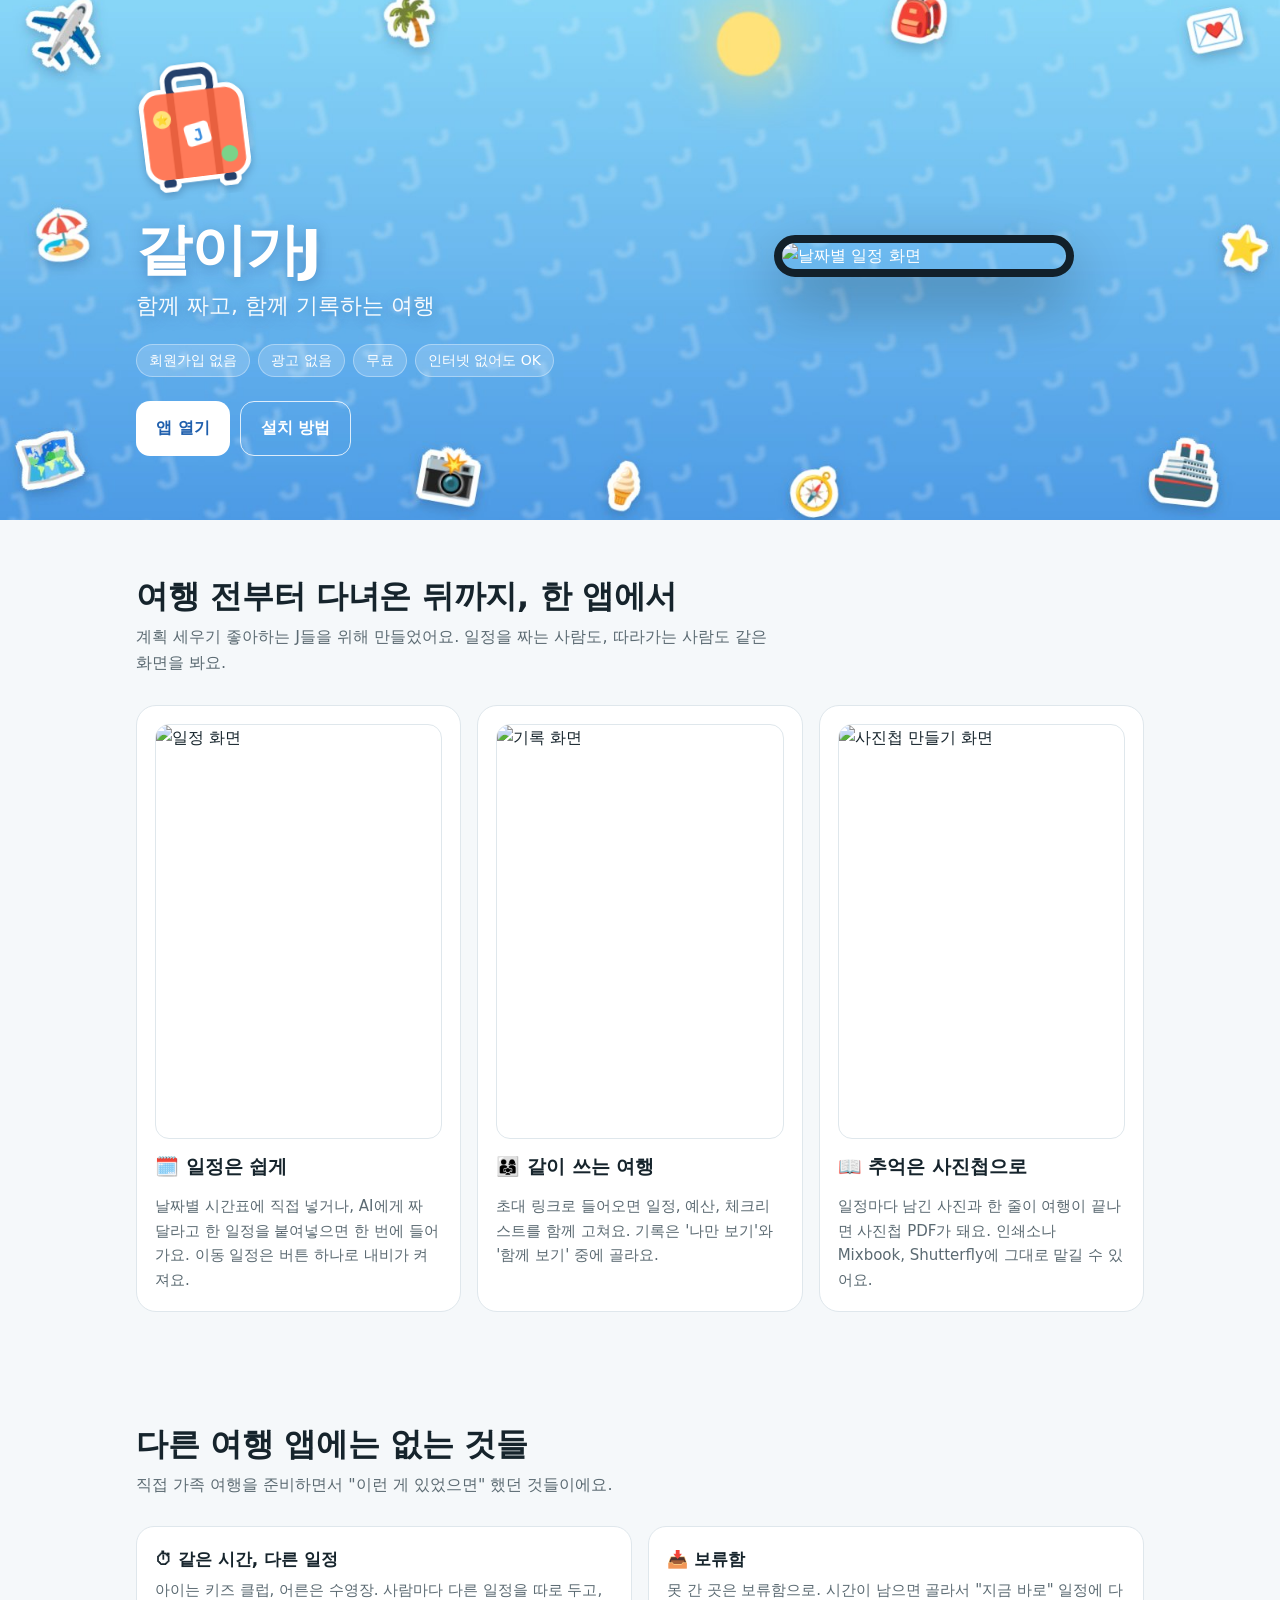
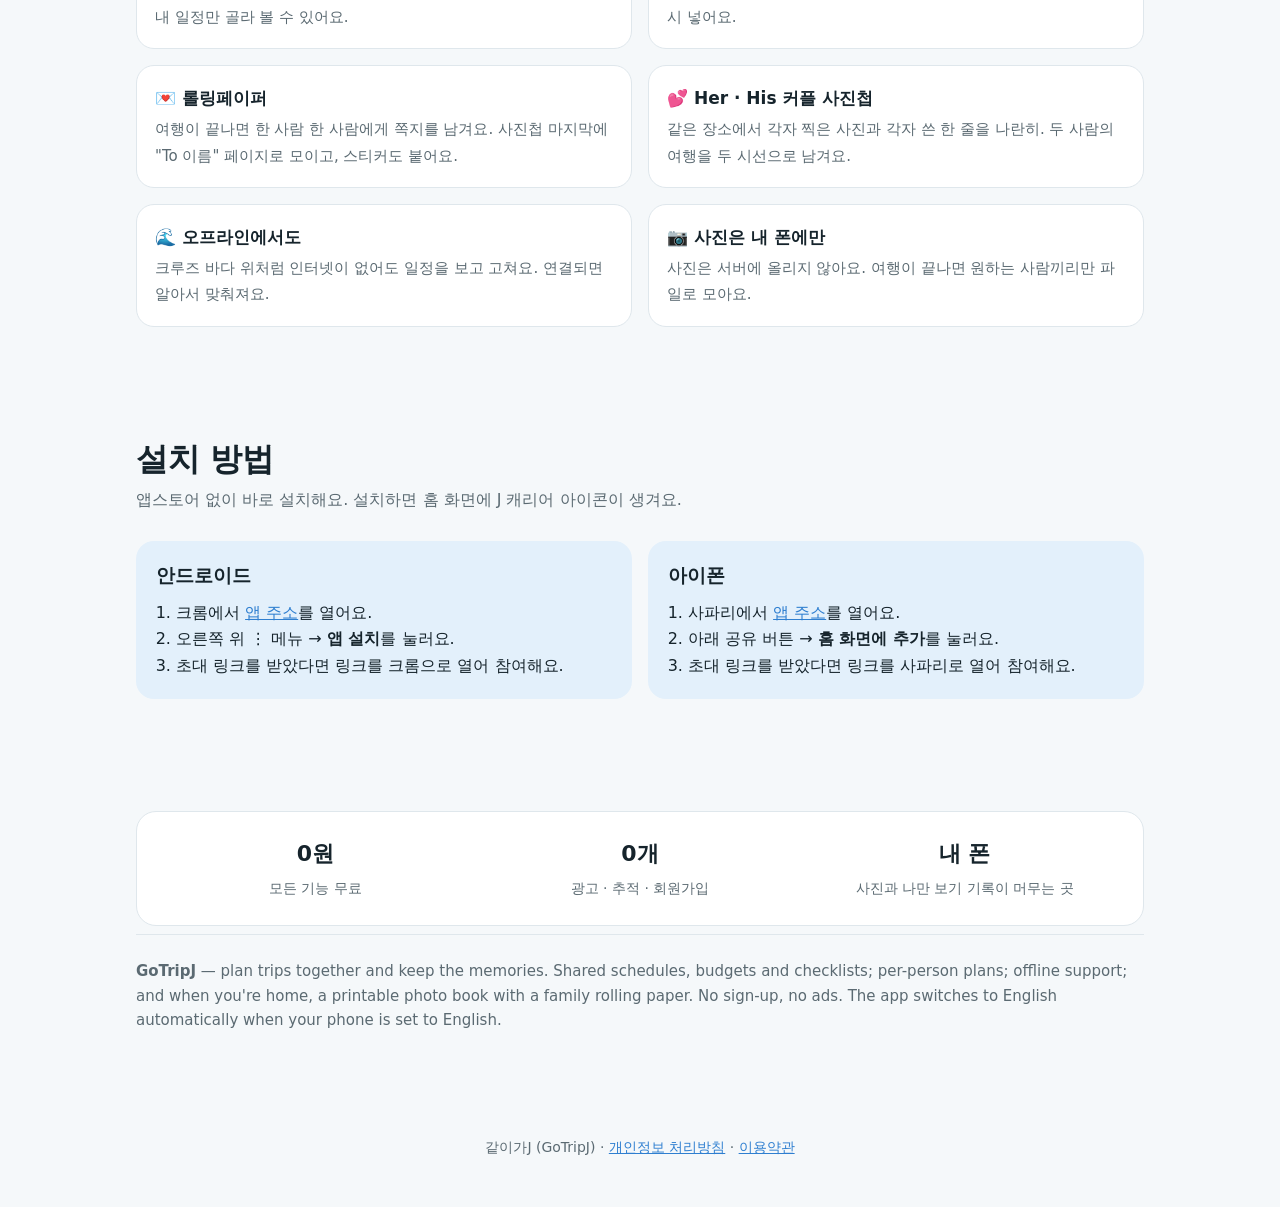
==== about.html @ 01a2b08b "Add files via upload" ====
<!doctype html>
<html lang="ko">
<head>
<meta charset="utf-8">
<meta name="viewport" content="width=device-width,initial-scale=1">
<title>같이가J (GoTripJ) · 여행 일정 공유 · 가족 여행 플래너 · 여행 사진첩</title>
<meta name="description" content="가족·친구와 함께 여행 일정과 예산을 짜고, 기록과 사진으로 사진첩과 롤링페이퍼까지 만드는 여행 플래너. 회원가입·광고 없음.">
<meta property="og:title" content="같이가J · 함께 짜고, 함께 기록하는 여행">
<meta name="keywords" content="여행 일정 공유, 가족 여행 플래너, 여행 플래너, 여행 사진첩, 크루즈 일정, 롤링페이퍼, group trip planner, family trip planner, shared itinerary, trip photo book">
<meta property="og:description" content="일정, 예산, 체크리스트를 함께 쓰고 여행이 끝나면 사진첩과 롤링페이퍼까지. 회원가입·광고 없음.">
<meta property="og:image" content="store/feature-ko.png">
<link rel="icon" href="icons/icon-192.png" type="image/png">
<link rel="apple-touch-icon" href="icons/apple-touch-icon.png">
<style>
:root{--bg:#F5F8FA;--card:#FFFFFF;--ink:#16242C;--muted:#5B6A72;--accent:#2F7FD0;--accent2:#FF7A59;--soft:#E3F0FB;--line:#DFE7EC}
@media (prefers-color-scheme:dark){:root:not([data-theme="light"]){--bg:#0F171C;--card:#162229;--ink:#E7EEF1;--muted:#9AABB3;--accent:#6FB0F0;--accent2:#FF9A7D;--soft:#17303F;--line:#24353D}}
:root[data-theme="dark"]{--bg:#0F171C;--card:#162229;--ink:#E7EEF1;--muted:#9AABB3;--accent:#6FB0F0;--accent2:#FF9A7D;--soft:#17303F;--line:#24353D}
*{box-sizing:border-box}
body{margin:0;background:var(--bg);color:var(--ink);font:16px/1.65 system-ui,-apple-system,"Noto Sans KR","Apple SD Gothic Neo","Malgun Gothic",sans-serif}
a{color:var(--accent)}
.wrap{max-width:1040px;margin:0 auto;padding:0 16px}
header.hero{background:url(store/hero-bg.jpg) center/cover no-repeat,linear-gradient(180deg,#8AD8F8 0%,#4A98E4 100%);color:#fff;padding:56px 0 64px;overflow:hidden}
.hero .wrap{display:grid;grid-template-columns:1.1fr .9fr;gap:32px;align-items:center}
.hero img.icon{width:132px;height:auto;transform:rotate(-7deg);margin-left:-8px}
.hero h1,.hero p.tag{text-shadow:0 3px 14px rgba(20,60,120,.35)}
.hero h1{font-size:clamp(36px,6vw,56px);line-height:1.05;margin:16px 0 8px;letter-spacing:-.02em}
.hero p.tag{font-size:clamp(18px,2.4vw,22px);margin:0 0 20px;opacity:.95}
.hero .points{display:flex;flex-wrap:wrap;gap:8px;margin:0 0 24px;padding:0;list-style:none}
.hero .points li{background:rgba(255,255,255,.18);border:1px solid rgba(255,255,255,.35);border-radius:999px;padding:4px 12px;font-size:14px}
.cta{display:flex;flex-wrap:wrap;gap:10px}
.btn{display:inline-flex;align-items:center;justify-content:center;padding:13px 20px;border-radius:14px;font-weight:700;text-decoration:none;font-size:16px}
.btn.primary{background:#fff;color:#1F5FAD}
.btn.ghost{border:1.5px solid rgba(255,255,255,.8);color:#fff}
.phone{justify-self:center;width:min(300px,80vw);border-radius:34px;border:8px solid #12202A;box-shadow:0 24px 60px rgba(0,0,0,.3);display:block}
section{padding:56px 0}
h2{font-size:clamp(24px,3.6vw,32px);line-height:1.25;margin:0 0 8px;letter-spacing:-.01em}
.sub{color:var(--muted);margin:0 0 28px;max-width:640px}
.feat{display:grid;grid-template-columns:repeat(3,1fr);gap:16px}
.feat article{background:var(--card);border:1px solid var(--line);border-radius:20px;padding:18px;display:flex;flex-direction:column;gap:12px}
.feat img{width:100%;border-radius:14px;border:1px solid var(--line);aspect-ratio:9/13;object-fit:cover;object-position:top}
.feat h3{margin:0;font-size:19px}.feat p{margin:0;color:var(--muted);font-size:15px}
.special{display:grid;grid-template-columns:repeat(2,1fr);gap:16px}
.special div{background:var(--card);border:1px solid var(--line);border-radius:18px;padding:18px}
.special b{display:block;font-size:17px;margin-bottom:4px}.special span{color:var(--muted);font-size:15px}
.install{display:grid;grid-template-columns:1fr 1fr;gap:16px}
.install div{background:var(--soft);border-radius:18px;padding:20px}
.install h3{margin:0 0 8px}.install ol{margin:0;padding-left:20px}
.promise{background:var(--card);border:1px solid var(--line);border-radius:20px;padding:24px;display:grid;grid-template-columns:repeat(3,1fr);gap:16px;text-align:center}
.promise b{display:block;font-size:22px;margin-bottom:2px}.promise span{color:var(--muted);font-size:14px}
footer{padding:32px 0 48px;color:var(--muted);font-size:14px;text-align:center}
.en{color:var(--muted);font-size:15px;border-top:1px solid var(--line);padding-top:24px;margin-top:8px}
@media (max-width:820px){header.hero{background-size:auto 100%,cover}.hero .wrap{grid-template-columns:1fr}.phone{margin-top:8px}.feat{grid-template-columns:1fr}.special,.install{grid-template-columns:1fr}.promise{grid-template-columns:1fr}}
</style>
</head>
<body>
<header class="hero">
  <div class="wrap">
    <div>
      <img class="icon" src="store/mascot.png" alt="같이가J 대표 캐릭터, J 캐리어">
      <h1>같이가J</h1>
      <p class="tag">함께 짜고, 함께 기록하는 여행</p>
      <ul class="points"><li>회원가입 없음</li><li>광고 없음</li><li>무료</li><li>인터넷 없어도 OK</li></ul>
      <div class="cta"><a class="btn primary" href="./">앱 열기</a><a class="btn ghost" href="#install">설치 방법</a></div>
    </div>
    <img class="phone" src="store/2-schedule.png" alt="날짜별 일정 화면">
  </div>
</header>

<main class="wrap">
  <section>
    <h2>여행 전부터 다녀온 뒤까지, 한 앱에서</h2>
    <p class="sub">계획 세우기 좋아하는 J들을 위해 만들었어요. 일정을 짜는 사람도, 따라가는 사람도 같은 화면을 봐요.</p>
    <div class="feat">
      <article><img src="store/2-schedule.png" alt="일정 화면" loading="lazy"><h3>🗓️ 일정은 쉽게</h3><p>날짜별 시간표에 직접 넣거나, AI에게 짜 달라고 한 일정을 붙여넣으면 한 번에 들어가요. 이동 일정은 버튼 하나로 내비가 켜져요.</p></article>
      <article><img src="store/3-record.png" alt="기록 화면" loading="lazy"><h3>👨‍👩‍👧 같이 쓰는 여행</h3><p>초대 링크로 들어오면 일정, 예산, 체크리스트를 함께 고쳐요. 기록은 '나만 보기'와 '함께 보기' 중에 골라요.</p></article>
      <article><img src="store/5-photobook.png" alt="사진첩 만들기 화면" loading="lazy"><h3>📖 추억은 사진첩으로</h3><p>일정마다 남긴 사진과 한 줄이 여행이 끝나면 사진첩 PDF가 돼요. 인쇄소나 Mixbook, Shutterfly에 그대로 맡길 수 있어요.</p></article>
    </div>
  </section>

  <section>
    <h2>다른 여행 앱에는 없는 것들</h2>
    <p class="sub">직접 가족 여행을 준비하면서 "이런 게 있었으면" 했던 것들이에요.</p>
    <div class="special">
      <div><b>⏱ 같은 시간, 다른 일정</b><span>아이는 키즈 클럽, 어른은 수영장. 사람마다 다른 일정을 따로 두고, 내 일정만 골라 볼 수 있어요.</span></div>
      <div><b>📥 보류함</b><span>못 간 곳은 보류함으로. 시간이 남으면 골라서 "지금 바로" 일정에 다시 넣어요.</span></div>
      <div><b>💌 롤링페이퍼</b><span>여행이 끝나면 한 사람 한 사람에게 쪽지를 남겨요. 사진첩 마지막에 "To 이름" 페이지로 모이고, 스티커도 붙어요.</span></div>
      <div><b>💕 Her · His 커플 사진첩</b><span>같은 장소에서 각자 찍은 사진과 각자 쓴 한 줄을 나란히. 두 사람의 여행을 두 시선으로 남겨요.</span></div>
      <div><b>🌊 오프라인에서도</b><span>크루즈 바다 위처럼 인터넷이 없어도 일정을 보고 고쳐요. 연결되면 알아서 맞춰져요.</span></div>
      <div><b>📷 사진은 내 폰에만</b><span>사진은 서버에 올리지 않아요. 여행이 끝나면 원하는 사람끼리만 파일로 모아요.</span></div>
    </div>
  </section>

  <section id="install">
    <h2>설치 방법</h2>
    <p class="sub">앱스토어 없이 바로 설치해요. 설치하면 홈 화면에 J 캐리어 아이콘이 생겨요.</p>
    <div class="install">
      <div><h3>안드로이드</h3><ol><li>크롬에서 <a href="./">앱 주소</a>를 열어요.</li><li>오른쪽 위 ⋮ 메뉴 → <b>앱 설치</b>를 눌러요.</li><li>초대 링크를 받았다면 링크를 크롬으로 열어 참여해요.</li></ol></div>
      <div><h3>아이폰</h3><ol><li>사파리에서 <a href="./">앱 주소</a>를 열어요.</li><li>아래 공유 버튼 → <b>홈 화면에 추가</b>를 눌러요.</li><li>초대 링크를 받았다면 링크를 사파리로 열어 참여해요.</li></ol></div>
    </div>
  </section>

  <section>
    <div class="promise">
      <div><b>0원</b><span>모든 기능 무료</span></div>
      <div><b>0개</b><span>광고 · 추적 · 회원가입</span></div>
      <div><b>내 폰</b><span>사진과 나만 보기 기록이 머무는 곳</span></div>
    </div>
    <p class="en"><b>GoTripJ</b> — plan trips together and keep the memories. Shared schedules, budgets and checklists; per-person plans; offline support; and when you're home, a printable photo book with a family rolling paper. No sign-up, no ads. The app switches to English automatically when your phone is set to English.</p>
  </section>
</main>
<footer>
  같이가J (GoTripJ) · <a href="privacy.html">개인정보 처리방침</a> · <a href="terms.html">이용약관</a>
</footer>
</body>
</html>
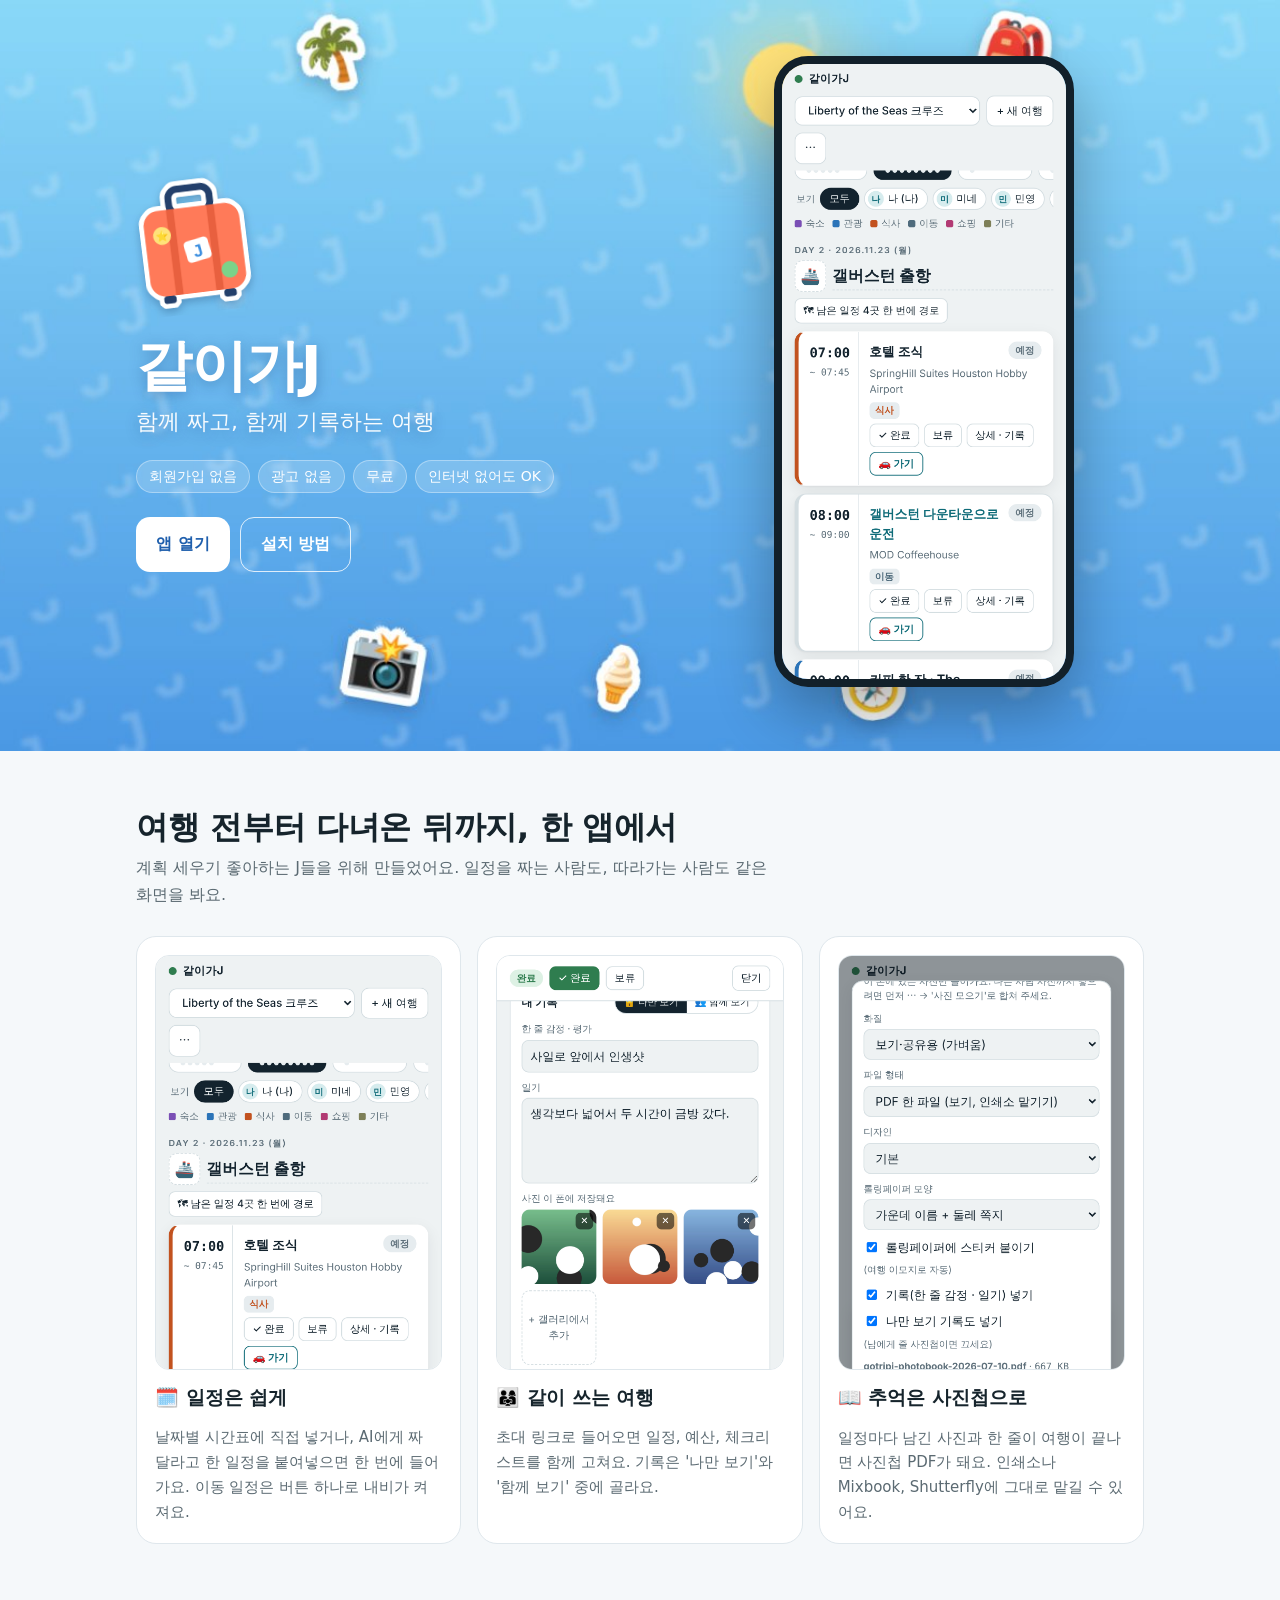
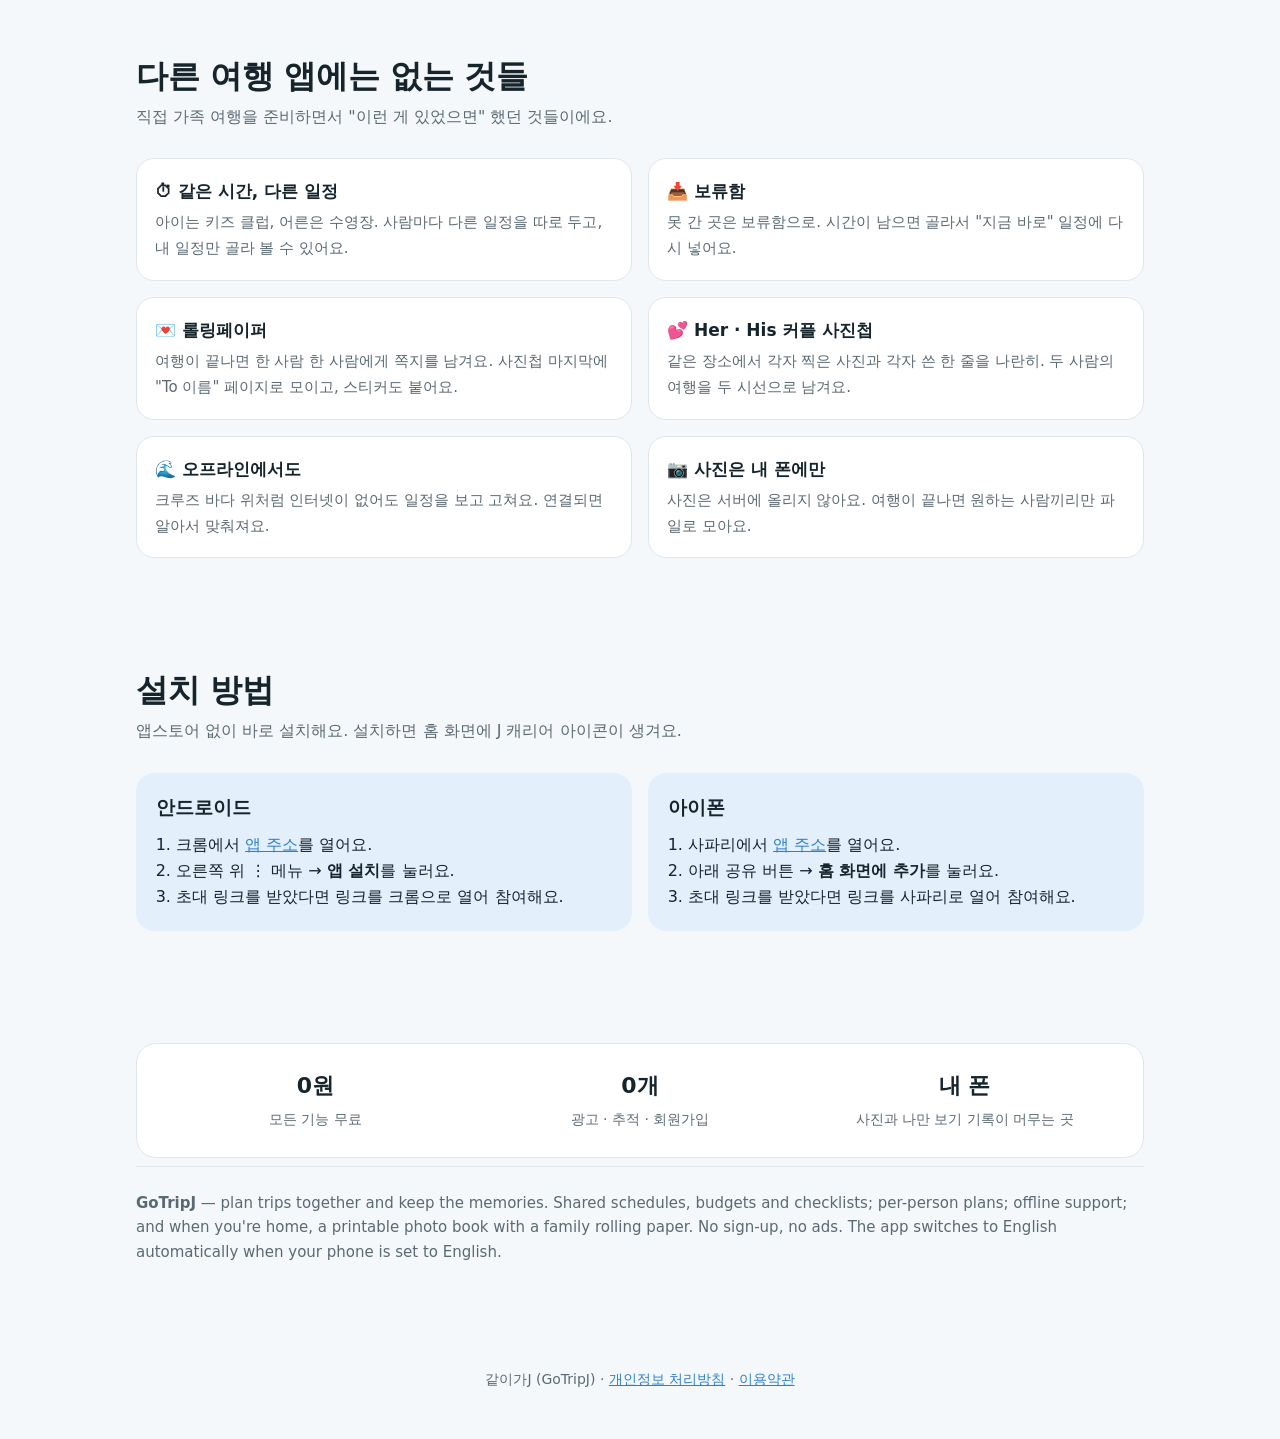
==== commit 2e9334a7: "연습" ====
--- a/about.html
+++ b/about.html
@@ -5,7 +5,7 @@
 <meta name="viewport" content="width=device-width,initial-scale=1">
 <title>같이가J (GoTripJ) · 여행 일정 공유 · 가족 여행 플래너 · 여행 사진첩</title>
 <meta name="description" content="가족·친구와 함께 여행 일정과 예산을 짜고, 기록과 사진으로 사진첩과 롤링페이퍼까지 만드는 여행 플래너. 회원가입·광고 없음.">
-<meta property="og:title" content="같이가J · 함께 짜고, 함께 기록하는 여행">
+<meta property="og:title" content="같이가J . 함께 짜고, 함께 기록하는 여행">
 <meta name="keywords" content="여행 일정 공유, 가족 여행 플래너, 여행 플래너, 여행 사진첩, 크루즈 일정, 롤링페이퍼, group trip planner, family trip planner, shared itinerary, trip photo book">
 <meta property="og:description" content="일정, 예산, 체크리스트를 함께 쓰고 여행이 끝나면 사진첩과 롤링페이퍼까지. 회원가입·광고 없음.">
 <meta property="og:image" content="store/feature-ko.png">
